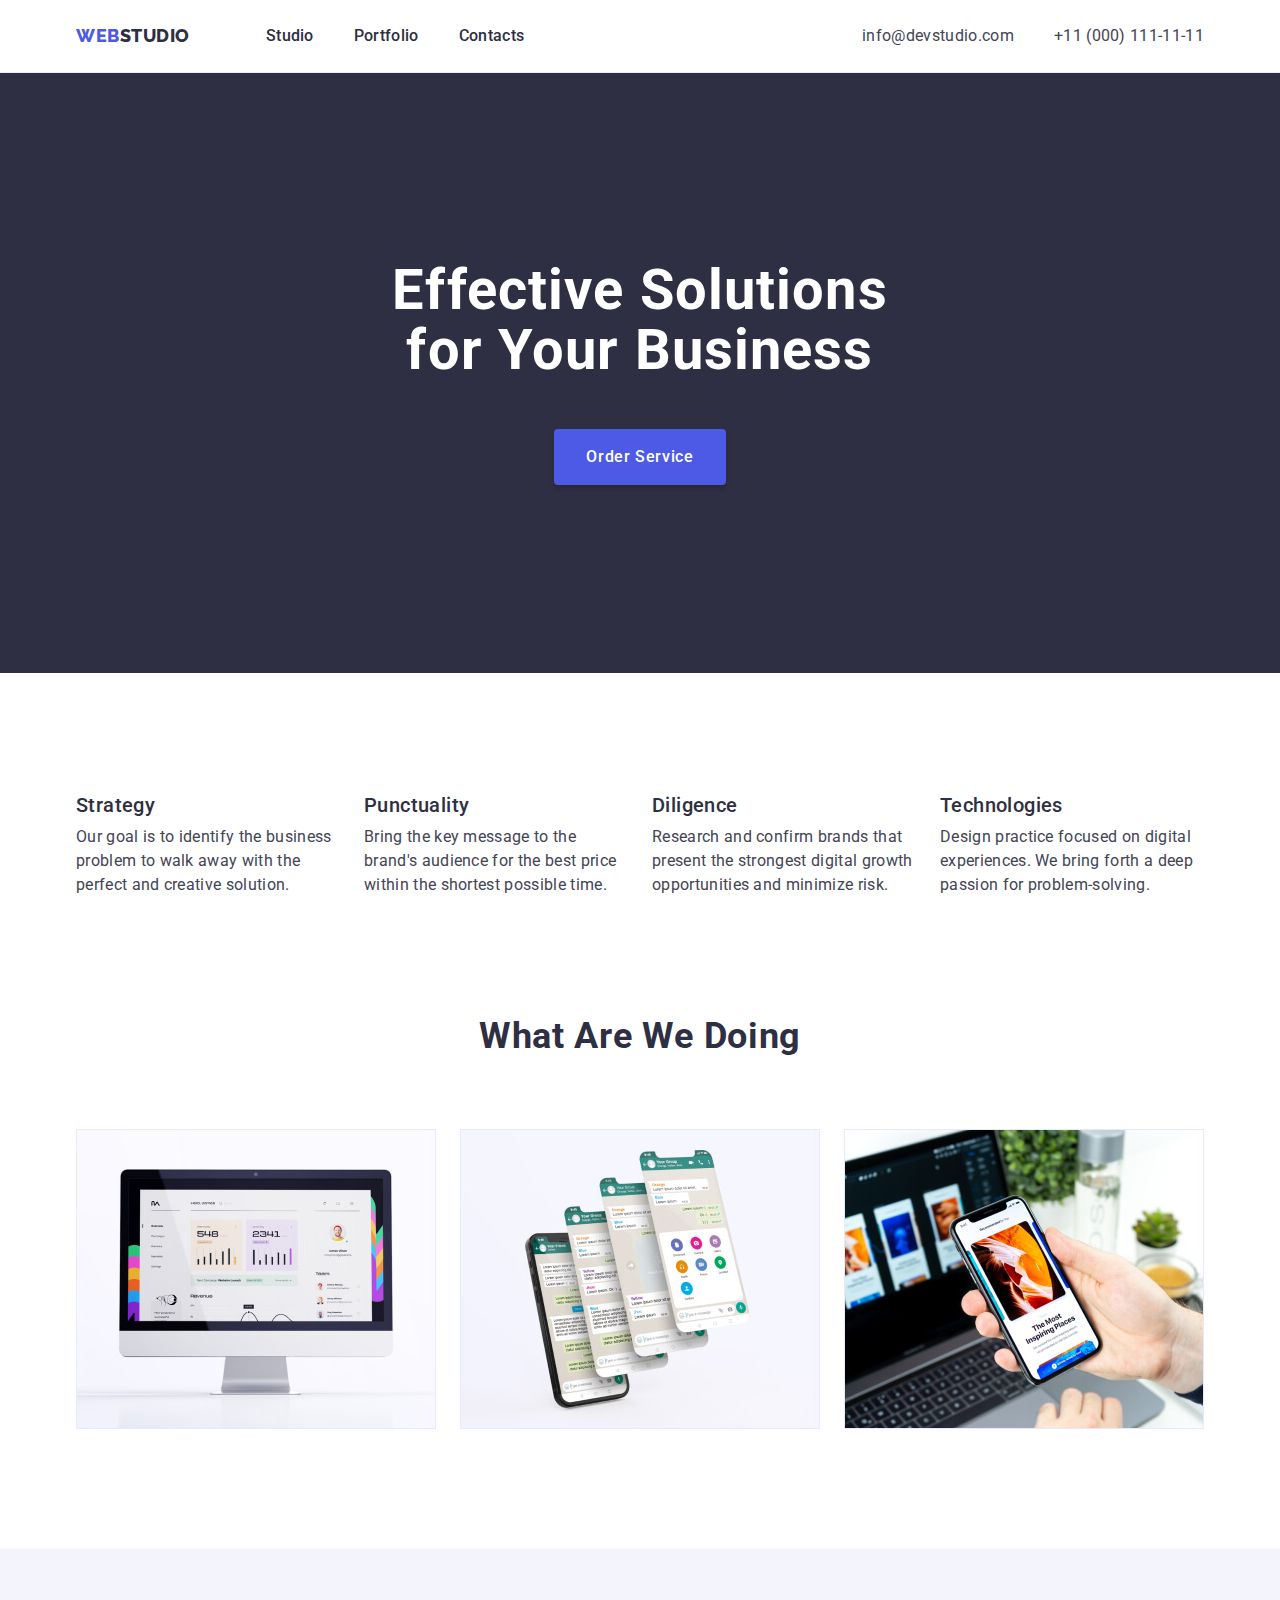
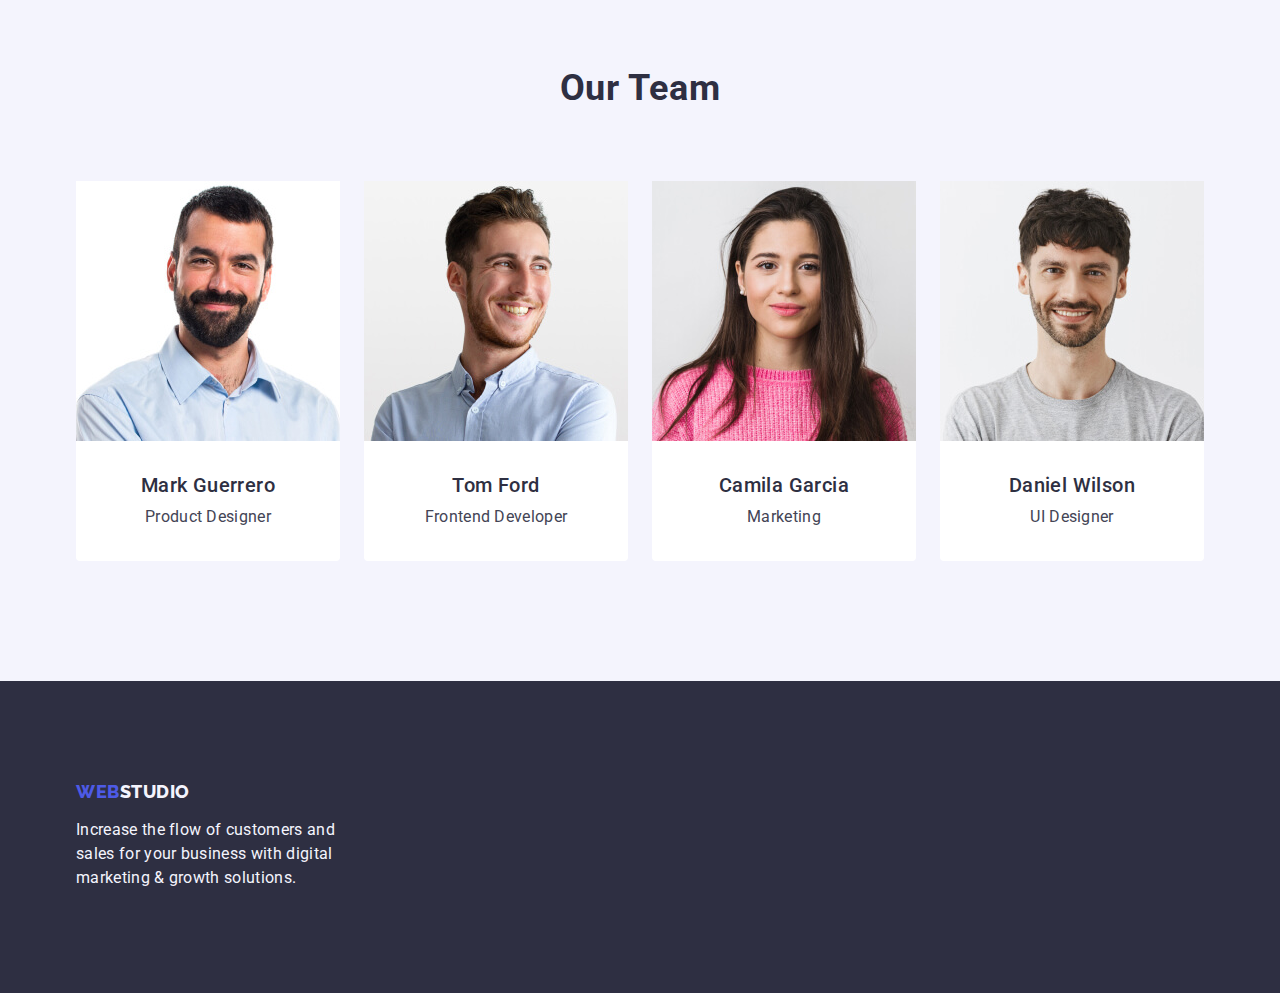
==== index.html @ d584589f "Initial commit" ====
<!DOCTYPE html>
<html lang="en">
  <head>
    <meta charset="UTF-8" />
    <meta name="viewport" content="width=device-width, initial-scale=1.0" />
    <title>Web Studio</title>
    <link rel="preconnect" href="https://fonts.googleapis.com" />
    <link rel="preconnect" href="https://fonts.gstatic.com" crossorigin />
    <link
      href="https://fonts.googleapis.com/css2?family=Raleway:wght@800&family=Roboto:wght@400;500;700;900&display=swap"
      rel="stylesheet"
    />
    <link
      rel="stylesheet"
      href="https://cdn.jsdelivr.net/npm/modern-normalize@2.0.0/modern-normalize.min.css"
    />
    <link rel="stylesheet" href="./css/styles.css" />
  </head>

  <body>
    <header class="header">
      <div class="container header-cont">
        <nav class="nav-cont">
          <a class="link logo header-logo" href="./index.html"
            >Web<span class="web-logo">Studio</span></a
          >
          <ul class="list header-nav-list">
            <li><a class="link nav-link" href="./index.html">Studio</a></li>
            <li>
              <a class="link nav-link" href="./portfolio.html">Portfolio</a>
            </li>
            <li><a class="link nav-link" href="">Contacts</a></li>
          </ul>
        </nav>
        <address class="contact-address">
          <ul class="list contact-address-list">
            <li>
              <a class="link address" href="mailto:info@devstudio.com"
                >info@devstudio.com</a
              >
            </li>
            <li>
              <a class="link address" href="tel:+110001111111"
                >+11 (000) 111-11-11</a
              >
            </li>
          </ul>
        </address>
      </div>
    </header>
    <main>
      <section class="section-one">
        <div class="container section-one-cont">
          <h1 class="heading-one">Effective Solutions for Your Business</h1>
          <button class="button-primary" type="button">Order Service</button>
        </div>
      </section>
      <section class="section-two-main-page">
        <div class="container">
          <h2 class="heading-two visually-hidden">Our goals</h2>
          <ul class="list section-two-list">
            <li class="section-two-list-item">
              <h3 class="goals-title">Strategy</h3>
              <p class="list-text">
                Our goal is to identify the business problem to walk away with
                the perfect and creative solution.
              </p>
            </li>
            <li class="section-two-list-item">
              <h3 class="goals-title">Punctuality</h3>
              <p class="list-text">
                Bring the key message to the brand's audience for the best price
                within the shortest possible time.
              </p>
            </li>
            <li class="section-two-list-item">
              <h3 class="goals-title">Diligence</h3>
              <p class="list-text">
                Research and confirm brands that present the strongest digital
                growth opportunities and minimize risk.
              </p>
            </li>
            <li class="section-two-list-item">
              <h3 class="goals-title">Technologies</h3>
              <p class="list-text">
                Design practice focused on digital experiences. We bring forth a
                deep passion for problem-solving.
              </p>
            </li>
          </ul>
        </div>
      </section>
      <section class="section-three-main-page">
        <div class="container">
          <h2 class="heading-two section-three-main-page-heading">
            What are we doing
          </h2>
          <ul class="list section-three-main-page-list">
            <li class="section-three-list-img">
              <img
                src="./images/img1.jpg"
                width="360"
                height="300"
                alt="Display picture"
              />
            </li>
            <li class="section-three-list-img">
              <img
                src="./images/img2.jpg"
                width="360"
                height="300"
                alt="Phone dosplays"
              />
            </li>
            <li class="section-three-list-img">
              <img
                src="./images/img3.jpg"
                width="360"
                height="300"
                alt="Phone in hand"
              />
            </li>
          </ul>
        </div>
      </section>
      <section class="our-team">
        <div class="container our-team-cont">
          <h2 class="heading-two our-team-heading">Our Team</h2>
          <ul class="list gallery-items-list">
            <li class="gallery-items">
              <img
                src="./images/MarkGuerrero.jpg"
                width="264"
                height="260"
                alt="Mark Guerrero"
              />
              <div class="gallery-items-text">
                <h3 class="heading-team">Mark Guerrero</h3>
                <p class="list-text">Product Designer</p>
              </div>
            </li>
            <li class="gallery-items">
              <img
                src="./images/TomFord.jpg"
                width="264"
                height="260"
                alt="Tom Ford"
              />
              <div class="gallery-items-text">
                <h3 class="heading-team">Tom Ford</h3>
                <p class="list-text">Frontend Developer</p>
              </div>
            </li>
            <li class="gallery-items">
              <img
                src="./images/CamilaGarcia.jpg"
                width="264"
                height="260"
                alt="Camila Garcia"
              />
              <div class="gallery-items-text">
                <h3 class="heading-team">Camila Garcia</h3>
                <p class="list-text">Marketing</p>
              </div>
            </li>
            <li class="gallery-items">
              <img
                src="./images/DanielWilson.jpg"
                width="264"
                height="260"
                alt="Daniel Wilson"
              />
              <div class="gallery-items-text">
                <h3 class="heading-team">Daniel Wilson</h3>
                <p class="list-text">UI Designer</p>
              </div>
            </li>
          </ul>
        </div>
      </section>
    </main>
    <footer class="footer">
      <div class="container footer-container">
        <a class="link logo logo-footer" href="./index.html"
          >Web<span class="studio-logo-footer">Studio</span></a
        >
        <p class="footer-text">
          Increase the flow of customers and sales for your business with
          digital marketing & growth solutions.
        </p>
      </div>
    </footer>
  </body>
</html>
---- css/styles.css ----
:root {
    --primary-brand-color: #4d5ae5;
    --pressed-state-color: #404bbf;
    --dark-color: #2e2f42;
    --success-color: #31d0aa;
    --text-color: #434455;
    --subtle-text-color: #8e8f99;
    --accent-color: #e7e9fc;
    --light-color: #f4f4fd;
    --modal-overlay-color: rgba(46, 47, 66, 0.4);
    --hero-background-color: rgba(46, 47, 66, 0.7);
    --white-background-color: #ffffff;
    --modal-background-color: #fcfcfc;
}

*,
*::before,
*::after {
    box-sizing: border-box;
}

h1,
h2,
h3,
h4,
h5,
h6,
p {
    margin-top: 0;
    margin-bottom: 0;
}

ul,
ol {
    margin-top: 0;
    margin-bottom: 0;
    padding-left: 0;
}

img {
    display: block;
    max-width: 100%;
    width: 100%;
}

body {
    font-family: "Roboto", sans-serif;
    color: var(--text-color);
    font-size: 16px;
    background-color: var(--white-background-color);
    line-height: 1.5;
    letter-spacing: 0.02em;
}

.visually-hidden {
    position: absolute;
    width: 1px;
    height: 1px;
    margin: -1px;
    border: 0;
    padding: 0;
    white-space: nowrap;
    clip-path: inset(100%);
    clip: rect(0 0 0 0);
    overflow: hidden;
}

.list {
    list-style-type: none;
}

.link:hover,
.link:focus {
    color: var(--pressed-state-color);
}

.link {
    text-decoration: none;
}

.container {
    max-width: 1158px;
    padding-left: 15px;
    padding-right: 15px;
    margin-left: auto;
    margin-right: auto;
}

/* MAIN PAGE */
/* =========== HEADER =========== */

.header {
    background-color: var(--white-background-color);
    border-bottom: 1px solid var(--accent-color);
}

.header-cont {
    display: flex;
    align-items: center;
    justify-content: space-between;
}

.nav-cont {
    display: flex;
    align-items: center;
}

.logo {
    color: var(--primary-brand-color);
    font-family: "Raleway", sans-serif;
    font-size: 18px;
    font-weight: 800;
    line-height: 1.17;
    letter-spacing: 0.03em;
    text-transform: uppercase;
}

.header-logo {
    margin-right: 76px;
}

.logo .web-logo {
    color: var(--dark-color);
}

.nav-link {
    color: var(--dark-color);
    font-weight: 500;
    font-size: 16px;
    line-height: 1.5;
    letter-spacing: 0.02em;
    padding: 24px 0;
    display: block;
}

.header-nav-list {
    display: flex;
    gap: 40px;
}

.contact-address {
    font-style: normal
}

.address {
    color: inherit;
}

.contact-address-list {
    display: flex;
    gap: 40px;
}

/* ========= SECTION ONE ==========*/
.section-one {
    background-color: var(--dark-color);
    padding-top: 188px;
    padding-bottom: 188px;
}

.section-one-cont {
    display: flex;
    flex-direction: column;
    align-items: center;
    flex-wrap: wrap;
}

.heading-one {
    color: var(--white-background-color);
    text-align: center;
    font-size: 56px;
    font-style: normal;
    font-weight: 700;
    line-height: 1.07;
    letter-spacing: 0.02em;
    margin-bottom: 48px;
    max-width: 496px;
}

.gallery-cont {
    padding-top: 96px;
    padding-bottom: 120px;
}

.button-primary {
    color: var(--white-background-color);
    background: var(--primary-brand-color);
    font-size: 16px;
    font-weight: 500;
    line-height: 1.5;
    letter-spacing: 0.04em;
    cursor: pointer;
    font-family: "Roboto", sans-serif;
    border: none;
    min-width: 169px;
    height: 56px;
    border-radius: 4px;
    box-shadow: 0px 4px 4px 0px rgba(0, 0, 0, 0.15);
    padding: 16px 32px;
}

/* .button-primary-text {
    padding: 16px 32px;
} */

.button-primary:hover,
.button-primary:focus {
    background: var(--pressed-state-color);
}

.section-two-main-page {
    padding-top: 120px;
    padding-bottom: 120px;
}

.goals-title {
    color: var(--dark-color);
    font-size: 20px;
    font-style: normal;
    font-weight: 500;
    line-height: 1.2;
    letter-spacing: 0.02em;
    margin-bottom: 8px;
}

.section-two-list {
    display: flex;
    justify-content: space-between;
    gap: 24px;
}

.section-two-list-item {
    width: calc((100% - 72px) / 4);
}

.list-text {
    font-size: 16px;
    line-height: 1.5;
    letter-spacing: 0.02em;
    color: var(--text-color);
}

.section-three-main-page {
    padding-bottom: 120px;
}

.heading-two {
    color: var(--dark-color);
    text-align: center;
    font-size: 36px;
    font-style: normal;
    font-weight: 700;
    line-height: 1.11;
    letter-spacing: 0.02em;
    text-transform: capitalize;
}

.section-three-main-page-heading {
    margin-bottom: 72px;
}

.section-three-main-page-list {
    display: flex;
    justify-content: space-between;
    gap: 24px;
}

.our-team {
    background: var(--light-color);
    padding-top: 120px;
    padding-bottom: 120px;
}

.our-team-heading {
    margin-bottom: 72px;
}

.gallery-items-list {
    display: flex;
    justify-content: space-between;
    gap: 24px;
}

.gallery-items {
    background: var(--white-background-color);
    border-radius: 0px 0px 4px 4px;
    width: calc((100% - 72px) / 4);
}

.gallery-items-text {
    padding: 32px 0;
    text-align: center;
}

.heading-team {
    color: var(--dark-color);
    text-align: center;
    font-size: 20px;
    font-style: normal;
    font-weight: 500;
    line-height: 1.2;
    letter-spacing: 0.02em;
    margin-bottom: 8px;
}

.footer {
    background: var(--dark-color);
    padding-top: 100px;
    padding-bottom: 100px;

}

.footer-container {
    height: 112px;
    width: 100%;
}


.studio-logo-footer {
    color: var(--light-color)
}

.logo-footer {
    display: inline-block;
    margin-bottom: 16px;
}

.footer-text {
    color: var(--light-color);
    font-weight: 400;
    line-height: 1.5;
    letter-spacing: 0.02em;
    width: 264px;
}

/* ======= PORTFOLIO ======= */

.button-portfolio-list {
    display: flex;
    gap: 24px;
    justify-content: center;
    margin-bottom: 72px;
}

.button-portfolio {
    font-family: "Roboto", sans-serif;
    color: var(--primary-brand-color);
    text-align: center;
    font-style: normal;
    font-size: 16px;
    font-weight: 500;
    line-height: 1.5;
    letter-spacing: 0.04em;
    border: 1px solid var(--accent-color);
    background-color: var(--light-color);
    cursor: pointer;
    padding: 12px 24px;
    border-radius: 4px;
}

.button-portfolio:hover,
.button-portfolio:focus {
    color: var(--white-background-color);
    background: var(--pressed-state-color);
    border: 1px solid transparent;
}

.portfolio-cards-list {
    display: flex;
    gap: 48px 24px;
    flex-wrap: wrap;
    justify-content: center;
}

.portfolio-cards {
    background: var(--white-background-color);
    width: 360px;
}

.portfolio-cards-img-cont {
    height: 300px;
    width: 100%;
}

.portfolio-cards-img {
    height: 100%;
    width: 100%;
    object-fit: cover;
}

.portfolio-cards-text {
    display: flex;
    flex-direction: column;
    justify-content: center;
    padding: 32px 16px;
    border: 1px solid var(--accent-color);
    border-top: none;
}
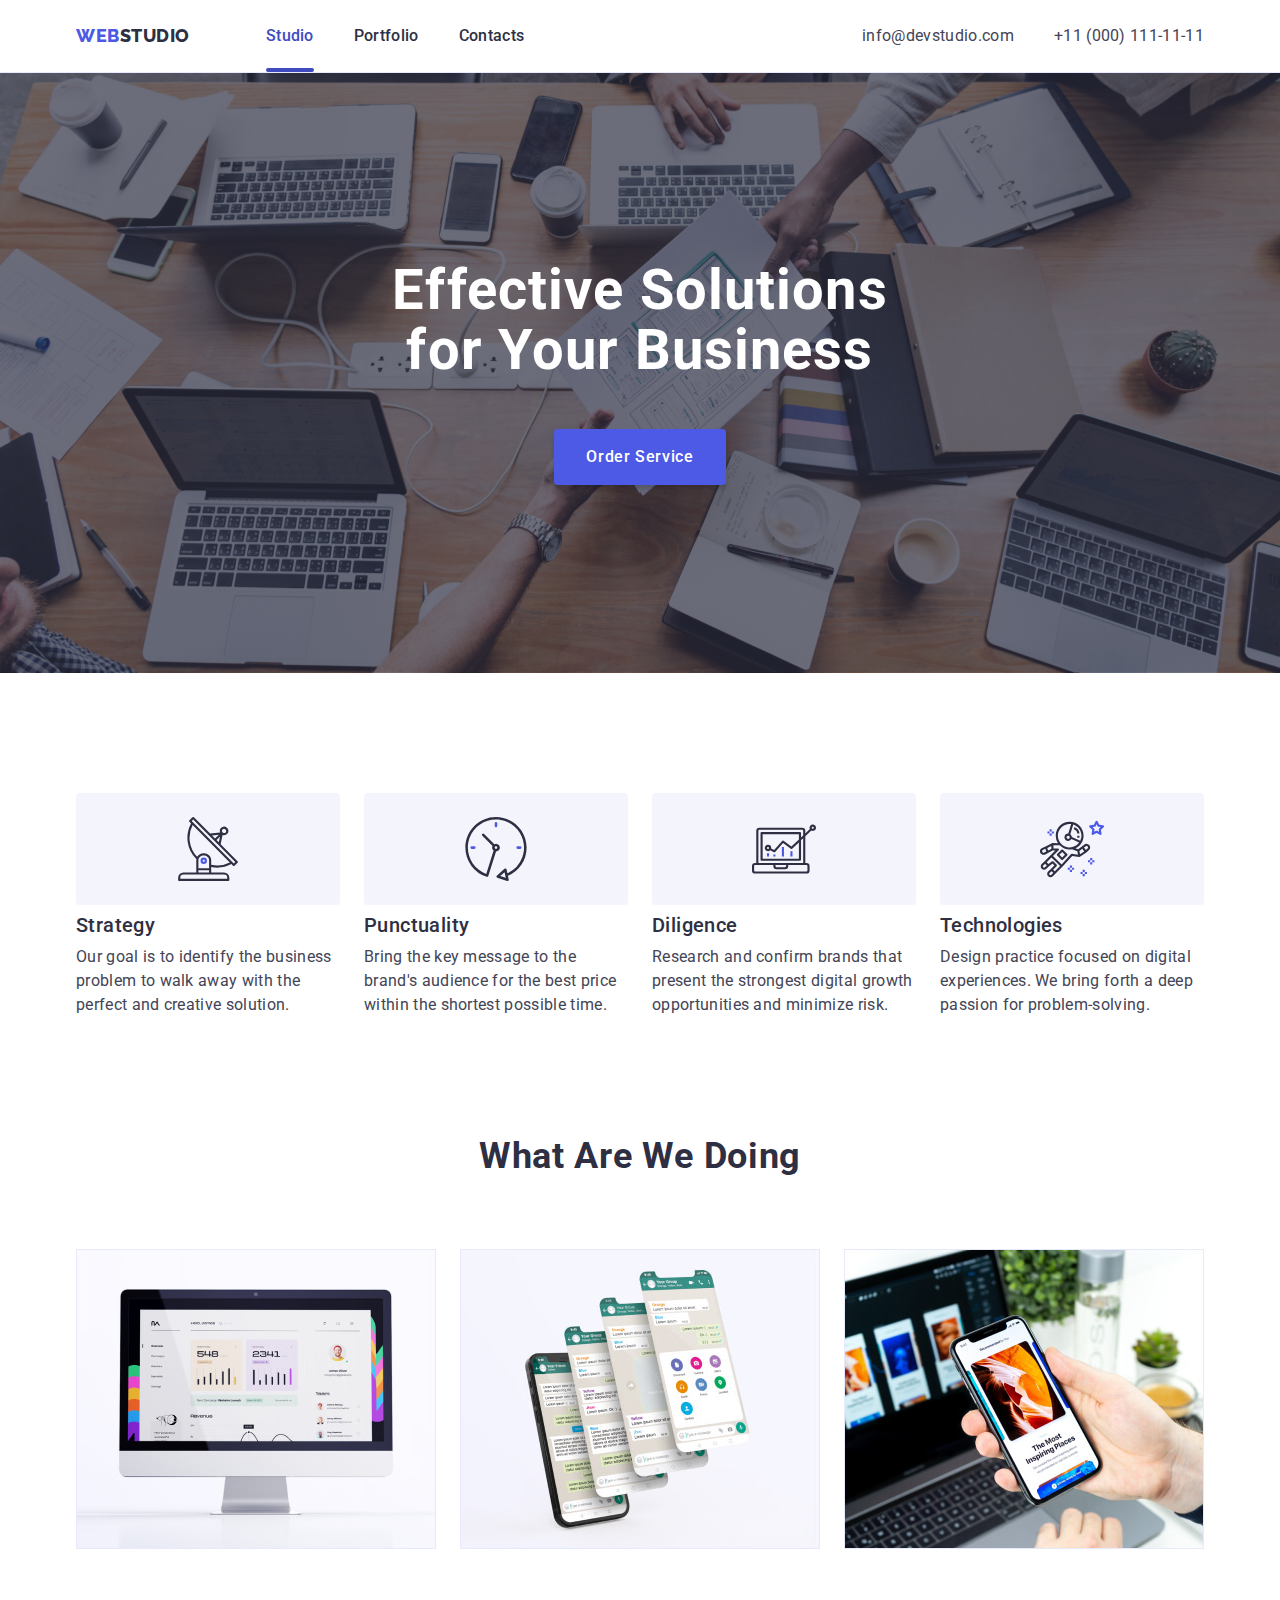
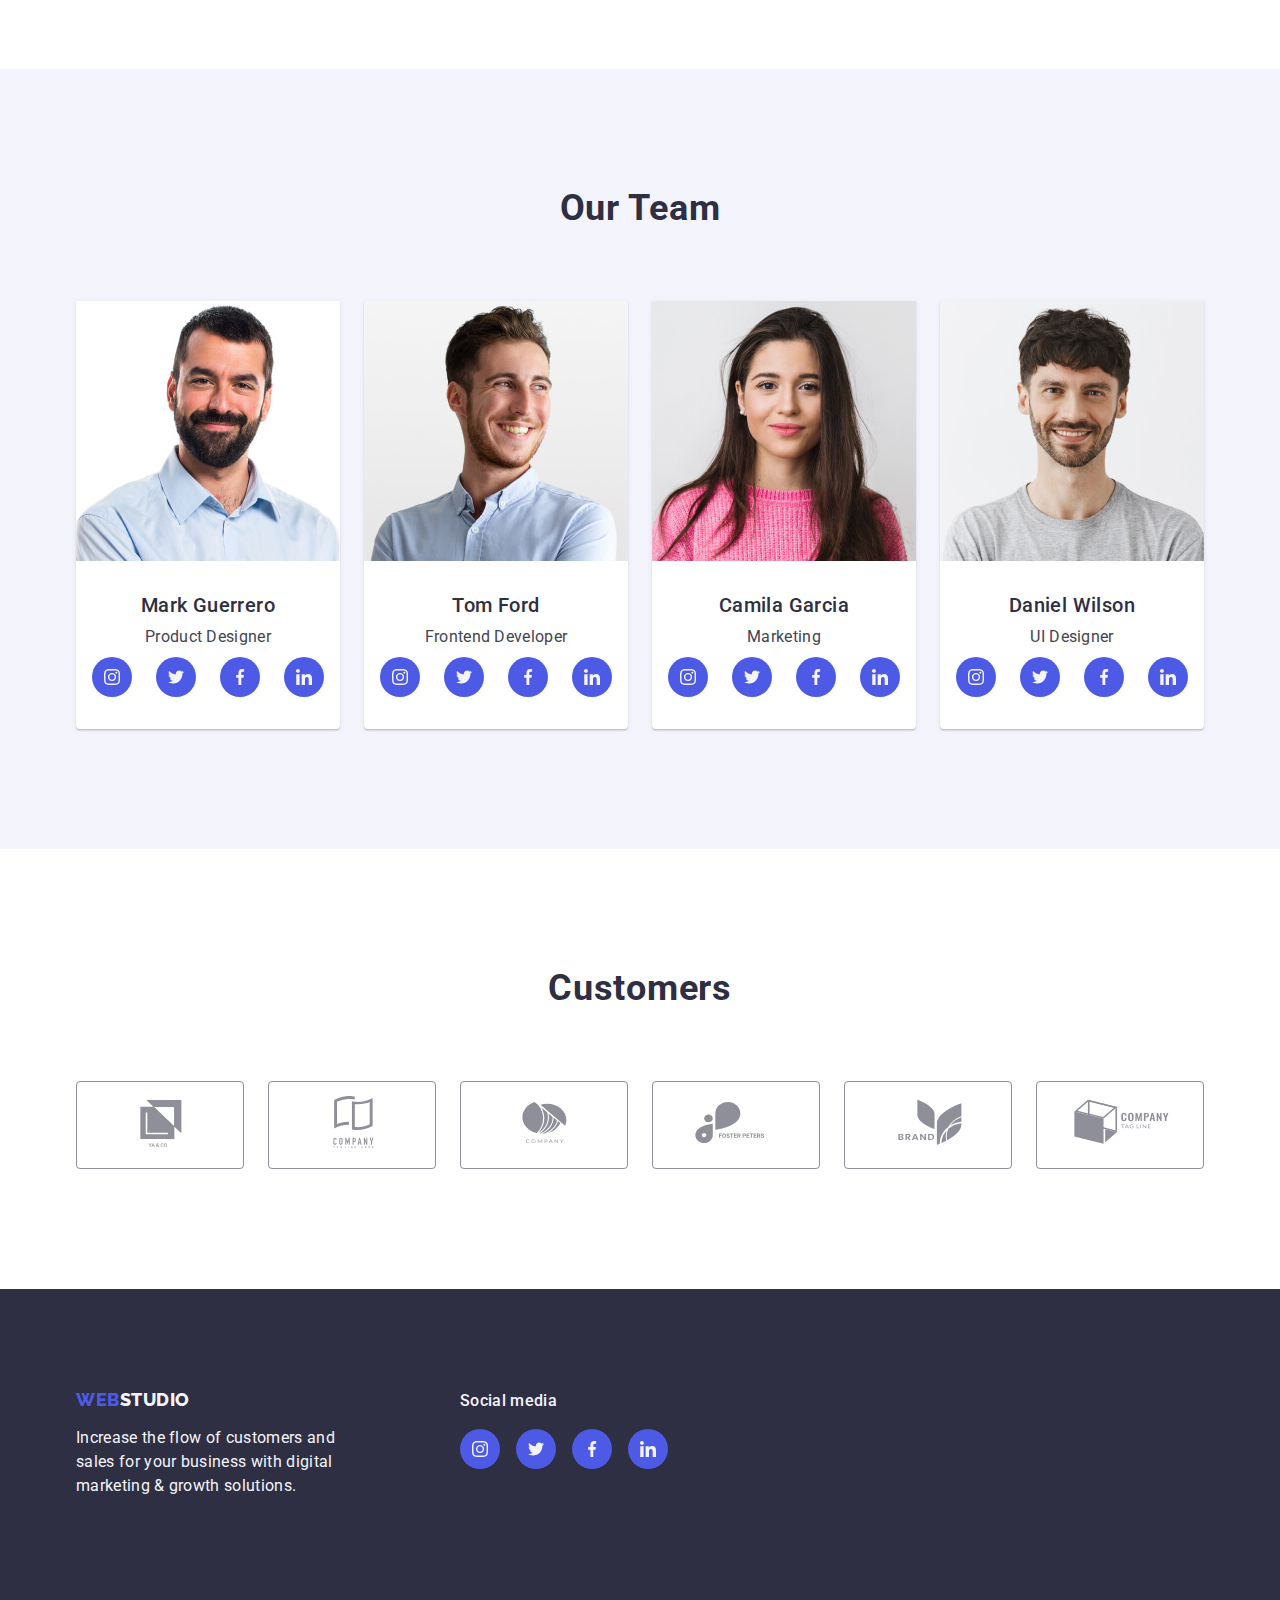
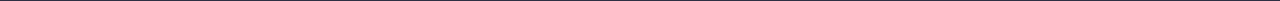
==== commit 3a717645: "home work four" ====
--- a/index.html
+++ b/index.html
@@ -25,7 +25,9 @@
             >Web<span class="web-logo">Studio</span></a
           >
           <ul class="list header-nav-list">
-            <li><a class="link nav-link" href="./index.html">Studio</a></li>
+            <li>
+              <a class="link nav-link nav-link-active" href="./index.html">Studio</a>
+            </li>
             <li>
               <a class="link nav-link" href="./portfolio.html">Portfolio</a>
             </li>
@@ -35,14 +37,10 @@
         <address class="contact-address">
           <ul class="list contact-address-list">
             <li>
-              <a class="link address" href="mailto:info@devstudio.com"
-                >info@devstudio.com</a
-              >
-            </li>
-            <li>
-              <a class="link address" href="tel:+110001111111"
-                >+11 (000) 111-11-11</a
-              >
+              <a class="link address" href="mailto:info@devstudio.com">info@devstudio.com</a>
+            </li>
+            <li>
+              <a class="link address" href="tel:+110001111111">+11 (000) 111-11-11</a>
             </li>
           </ul>
         </address>
@@ -52,7 +50,7 @@
       <section class="section-one">
         <div class="container section-one-cont">
           <h1 class="heading-one">Effective Solutions for Your Business</h1>
-          <button class="button-primary" type="button">Order Service</button>
+          <button class="button-primary" type="button" data-modal-open>Order Service</button>
         </div>
       </section>
       <section class="section-two-main-page">
@@ -60,31 +58,51 @@
           <h2 class="heading-two visually-hidden">Our goals</h2>
           <ul class="list section-two-list">
             <li class="section-two-list-item">
+              <div class="section-two-list-item-icon-cont box-list-item-icon-cont">
+                <svg height="64px" width="64px" aria-label="Strategy icon">
+                  <use href="./images/icons/sprite.svg#icon-strategy"></use>
+                </svg>
+              </div>
               <h3 class="goals-title">Strategy</h3>
               <p class="list-text">
-                Our goal is to identify the business problem to walk away with
-                the perfect and creative solution.
+                Our goal is to identify the business problem to walk away with the perfect and
+                creative solution.
               </p>
             </li>
             <li class="section-two-list-item">
+              <div class="section-two-list-item-icon-cont box-list-item-icon-cont">
+                <svg height="64px" width="64px" aria-label="Punctuality icon">
+                  <use href="./images/icons/sprite.svg#icon-punctuality"></use>
+                </svg>
+              </div>
               <h3 class="goals-title">Punctuality</h3>
               <p class="list-text">
-                Bring the key message to the brand's audience for the best price
-                within the shortest possible time.
+                Bring the key message to the brand's audience for the best price within the shortest
+                possible time.
               </p>
             </li>
             <li class="section-two-list-item">
+              <div class="section-two-list-item-icon-cont box-list-item-icon-cont">
+                <svg height="64px" width="64px" aria-label="Diligence icon">
+                  <use href="./images/icons/sprite.svg#icon-diligence"></use>
+                </svg>
+              </div>
               <h3 class="goals-title">Diligence</h3>
               <p class="list-text">
-                Research and confirm brands that present the strongest digital
-                growth opportunities and minimize risk.
+                Research and confirm brands that present the strongest digital growth opportunities
+                and minimize risk.
               </p>
             </li>
             <li class="section-two-list-item">
+              <div class="section-two-list-item-icon-cont box-list-item-icon-cont">
+                <svg height="64px" width="64px" aria-label="Technologies icon">
+                  <use href="./images/icons/sprite.svg#icon-technologies"></use>
+                </svg>
+              </div>
               <h3 class="goals-title">Technologies</h3>
               <p class="list-text">
-                Design practice focused on digital experiences. We bring forth a
-                deep passion for problem-solving.
+                Design practice focused on digital experiences. We bring forth a deep passion for
+                problem-solving.
               </p>
             </li>
           </ul>
@@ -92,33 +110,16 @@
       </section>
       <section class="section-three-main-page">
         <div class="container">
-          <h2 class="heading-two section-three-main-page-heading">
-            What are we doing
-          </h2>
+          <h2 class="heading-two section-three-main-page-heading">What are we doing</h2>
           <ul class="list section-three-main-page-list">
             <li class="section-three-list-img">
-              <img
-                src="./images/img1.jpg"
-                width="360"
-                height="300"
-                alt="Display picture"
-              />
+              <img src="./images/img1.jpg" width="360" height="300" alt="Display picture" />
             </li>
             <li class="section-three-list-img">
-              <img
-                src="./images/img2.jpg"
-                width="360"
-                height="300"
-                alt="Phone dosplays"
-              />
+              <img src="./images/img2.jpg" width="360" height="300" alt="Phone dosplays" />
             </li>
             <li class="section-three-list-img">
-              <img
-                src="./images/img3.jpg"
-                width="360"
-                height="300"
-                alt="Phone in hand"
-              />
+              <img src="./images/img3.jpg" width="360" height="300" alt="Phone in hand" />
             </li>
           </ul>
         </div>
@@ -128,67 +129,273 @@
           <h2 class="heading-two our-team-heading">Our Team</h2>
           <ul class="list gallery-items-list">
             <li class="gallery-items">
-              <img
-                src="./images/MarkGuerrero.jpg"
-                width="264"
-                height="260"
-                alt="Mark Guerrero"
-              />
+              <img src="./images/MarkGuerrero.jpg" width="264" height="260" alt="Mark Guerrero" />
               <div class="gallery-items-text">
                 <h3 class="heading-team">Mark Guerrero</h3>
                 <p class="list-text">Product Designer</p>
+                <ul class="list section-our-team-list-item-icon-cont">
+                  <li>
+                    <a href="" class="link our-team-box-list-item-icon-cont">
+                      <svg height="16px" width="16px" aria-label="Instagram icon">
+                        <use href="./images/icons/sprite.svg#icon-instagram"></use>
+                      </svg>
+                    </a>
+                  </li>
+                  <li>
+                    <a href="" class="link our-team-box-list-item-icon-cont">
+                      <svg height="16px" width="16px" aria-label="Twitter icon">
+                        <use href="./images/icons/sprite.svg#icon-twitter"></use>
+                      </svg>
+                    </a>
+                  </li>
+                  <li>
+                    <a href="" class="link our-team-box-list-item-icon-cont">
+                      <svg height="16px" width="16px" aria-label="Facebook icon">
+                        <use href="./images/icons/sprite.svg#icon-facebook"></use>
+                      </svg>
+                    </a>
+                  </li>
+                  <li>
+                    <a href="" class="link our-team-box-list-item-icon-cont">
+                      <svg height="16px" width="16px" aria-label="Linkedin icon">
+                        <use href="./images/icons/sprite.svg#icon-linkedin"></use>
+                      </svg>
+                    </a>
+                  </li>
+                </ul>
               </div>
             </li>
             <li class="gallery-items">
-              <img
-                src="./images/TomFord.jpg"
-                width="264"
-                height="260"
-                alt="Tom Ford"
-              />
+              <img src="./images/TomFord.jpg" width="264" height="260" alt="Tom Ford" />
               <div class="gallery-items-text">
                 <h3 class="heading-team">Tom Ford</h3>
                 <p class="list-text">Frontend Developer</p>
+                <ul class="list section-our-team-list-item-icon-cont">
+                  <li>
+                    <a href="" class="link our-team-box-list-item-icon-cont">
+                      <svg height="16px" width="16px" aria-label="Instagram icon">
+                        <use href="./images/icons/sprite.svg#icon-instagram"></use>
+                      </svg>
+                    </a>
+                  </li>
+                  <li>
+                    <a href="" class="link our-team-box-list-item-icon-cont">
+                      <svg height="16px" width="16px" aria-label="Twitter icon">
+                        <use href="./images/icons/sprite.svg#icon-twitter"></use>
+                      </svg>
+                    </a>
+                  </li>
+                  <li>
+                    <a href="" class="link our-team-box-list-item-icon-cont">
+                      <svg height="16px" width="16px" aria-label="Facebook icon">
+                        <use href="./images/icons/sprite.svg#icon-facebook"></use>
+                      </svg>
+                    </a>
+                  </li>
+                  <li>
+                    <a href="" class="link our-team-box-list-item-icon-cont">
+                      <svg height="16px" width="16px" aria-label="Linkedin icon">
+                        <use href="./images/icons/sprite.svg#icon-linkedin"></use>
+                      </svg>
+                    </a>
+                  </li>
+                </ul>
               </div>
             </li>
             <li class="gallery-items">
-              <img
-                src="./images/CamilaGarcia.jpg"
-                width="264"
-                height="260"
-                alt="Camila Garcia"
-              />
+              <img src="./images/CamilaGarcia.jpg" width="264" height="260" alt="Camila Garcia" />
               <div class="gallery-items-text">
                 <h3 class="heading-team">Camila Garcia</h3>
                 <p class="list-text">Marketing</p>
+                <ul class="list section-our-team-list-item-icon-cont">
+                  <li>
+                    <a href="" class="link our-team-box-list-item-icon-cont">
+                      <svg height="16px" width="16px" aria-label="Instagram icon">
+                        <use href="./images/icons/sprite.svg#icon-instagram"></use>
+                      </svg>
+                    </a>
+                  </li>
+                  <li>
+                    <a href="" class="link our-team-box-list-item-icon-cont">
+                      <svg height="16px" width="16px" aria-label="Twitter icon">
+                        <use href="./images/icons/sprite.svg#icon-twitter"></use>
+                      </svg>
+                    </a>
+                  </li>
+                  <li>
+                    <a href="" class="link our-team-box-list-item-icon-cont">
+                      <svg height="16px" width="16px" aria-label="Facebook icon">
+                        <use href="./images/icons/sprite.svg#icon-facebook"></use>
+                      </svg>
+                    </a>
+                  </li>
+                  <li>
+                    <a href="" class="link our-team-box-list-item-icon-cont">
+                      <svg height="16px" width="16px" aria-label="Linkedin icon">
+                        <use href="./images/icons/sprite.svg#icon-linkedin"></use>
+                      </svg>
+                    </a>
+                  </li>
+                </ul>
               </div>
             </li>
             <li class="gallery-items">
-              <img
-                src="./images/DanielWilson.jpg"
-                width="264"
-                height="260"
-                alt="Daniel Wilson"
-              />
+              <img src="./images/DanielWilson.jpg" width="264" height="260" alt="Daniel Wilson" />
               <div class="gallery-items-text">
                 <h3 class="heading-team">Daniel Wilson</h3>
                 <p class="list-text">UI Designer</p>
+                <ul class="list section-our-team-list-item-icon-cont">
+                  <li>
+                    <a href="" class="link our-team-box-list-item-icon-cont">
+                      <svg height="16px" width="16px" aria-label="Instagram icon">
+                        <use href="./images/icons/sprite.svg#icon-instagram"></use>
+                      </svg>
+                    </a>
+                  </li>
+                  <li>
+                    <a href="" class="link our-team-box-list-item-icon-cont">
+                      <svg height="16px" width="16px" aria-label="Twitter icon">
+                        <use href="./images/icons/sprite.svg#icon-twitter"></use>
+                      </svg>
+                    </a>
+                  </li>
+                  <li>
+                    <a href="" class="link our-team-box-list-item-icon-cont">
+                      <svg height="16px" width="16px" aria-label="Facebook icon">
+                        <use href="./images/icons/sprite.svg#icon-facebook"></use>
+                      </svg>
+                    </a>
+                  </li>
+                  <li>
+                    <a href="" class="link our-team-box-list-item-icon-cont">
+                      <svg height="16px" width="16px" aria-label="Linkedin icon">
+                        <use href="./images/icons/sprite.svg#icon-linkedin"></use>
+                      </svg>
+                    </a>
+                  </li>
+                </ul>
               </div>
             </li>
           </ul>
         </div>
       </section>
+      <section class="section-five-main-page">
+        <div class="container">
+          <h2 class="heading-five">Customers</h2>
+          <ul class="list section-five-list">
+            <li class="section-five-list-item">
+              <div class="section-five-list-item-icon-cont">
+                <a href="" class="link customers-list-item-icon-cont">
+                  <svg height="56px" width="104px" aria-label="Icon customer one">
+                    <use href="./images/icons/sprite.svg#icon-customer-six"></use>
+                  </svg>
+                </a>
+              </div>
+            </li>
+            <li class="section-five-list-item">
+              <div class="section-five-list-item-icon-cont">
+                <a href="" class="link customers-list-item-icon-cont">
+                  <svg height="56px" width="104px" aria-label="Icon customer two">
+                    <use href="./images/icons/sprite.svg#icon-customer-one"></use>
+                  </svg>
+                </a>
+              </div>
+            </li>
+            <li class="section-five-list-item">
+              <div class="section-five-list-item-icon-cont">
+                <a href="" class="link customers-list-item-icon-cont">
+                  <svg height="56px" width="104px" aria-label="Icon customer three">
+                    <use href="./images/icons/sprite.svg#icon-customer-two"></use>
+                  </svg>
+                </a>
+              </div>
+            </li>
+            <li class="section-five-list-item">
+              <div class="section-five-list-item-icon-cont">
+                <a href="" class="link customers-list-item-icon-cont">
+                  <svg height="56px" width="104px" aria-label="Icon customer four">
+                    <use href="./images/icons/sprite.svg#icon-customer-three"></use>
+                  </svg>
+                </a>
+              </div>
+            </li>
+            <li class="section-five-list-item">
+              <div class="section-five-list-item-icon-cont">
+                <a href="" class="link customers-list-item-icon-cont">
+                  <svg height="56px" width="104px" aria-label="Icon customer five">
+                    <use href="./images/icons/sprite.svg#icon-customer-four"></use>
+                  </svg>
+                </a>
+              </div>
+            </li>
+            <li class="section-five-list-item">
+              <div class="section-five-list-item-icon-cont">
+                <a href="" class="link customers-list-item-icon-cont">
+                  <svg height="56px" width="104px" aria-label="Icon customer six">
+                    <use href="./images/icons/sprite.svg#icon-customer-five"></use>
+                  </svg>
+                </a>
+              </div>
+            </li>
+          </ul>
+        </div>
+      </section>
+      <div data-modal class="modal-backdrop is-hidden">
+        <div class="modal-bg">
+          <button type="button" class="button-modal-close" data-modal-close>
+            <svg height="24px" width="24px" aria-label="Icon close">
+              <use href="./images/icons/sprite.svg#icon-close-modal"></use>
+            </svg>
+          </button>
+        </div>
+      </div>
     </main>
     <footer class="footer">
       <div class="container footer-container">
-        <a class="link logo logo-footer" href="./index.html"
-          >Web<span class="studio-logo-footer">Studio</span></a
-        >
-        <p class="footer-text">
-          Increase the flow of customers and sales for your business with
-          digital marketing & growth solutions.
-        </p>
+        <div class="footer-cont-one">
+          <a class="link logo logo-footer" href="./index.html"
+            >Web<span class="studio-logo-footer">Studio</span></a
+          >
+          <p class="footer-text">
+            Increase the flow of customers and sales for your business with digital marketing &
+            growth solutions.
+          </p>
+        </div>
+        <div>
+          <p class="footer-text-social">Social media</p>
+          <ul class="list footer-list">
+            <li>
+              <a href="" class="link our-team-box-list-item-icon-cont footer-icon-cont">
+                <svg height="16px" width="16px" aria-label="Instagram icon">
+                  <use href="./images/icons/sprite.svg#icon-instagram"></use>
+                </svg>
+              </a>
+            </li>
+            <li>
+              <a href="" class="link our-team-box-list-item-icon-cont footer-icon-cont">
+                <svg height="16px" width="16px" aria-label="Twitter icon">
+                  <use href="./images/icons/sprite.svg#icon-twitter"></use>
+                </svg>
+              </a>
+            </li>
+            <li>
+              <a href="" class="link our-team-box-list-item-icon-cont footer-icon-cont">
+                <svg height="16px" width="16px" aria-label="Facebook icon">
+                  <use href="./images/icons/sprite.svg#icon-facebook"></use>
+                </svg>
+              </a>
+            </li>
+            <li>
+              <a href="" class="link our-team-box-list-item-icon-cont footer-icon-cont">
+                <svg height="16px" width="16px" aria-label="Linkedin icon">
+                  <use href="./images/icons/sprite.svg#icon-linkedin"></use>
+                </svg>
+              </a>
+            </li>
+          </ul>
+        </div>
       </div>
     </footer>
+    <script src="./js/modal.js"></script>
   </body>
 </html>
--- a/css/styles.css
+++ b/css/styles.css
@@ -76,6 +76,7 @@
 
 .link {
     text-decoration: none;
+    transition: color 250ms cubic-bezier(0.4, 0, 0.2, 1);
 }
 
 .container {
@@ -131,6 +132,22 @@
     letter-spacing: 0.02em;
     padding: 24px 0;
     display: block;
+    position: relative;
+}
+
+.nav-link-active {
+    color: var(--pressed-state-color);
+}
+
+.nav-link-active::after {
+    content: "";
+    display: block;
+    width: 100%;
+    height: 4px;
+    background-color: var(--pressed-state-color);
+    border-radius: 2px;
+    position: absolute;
+    bottom: 0;
 }
 
 .header-nav-list {
@@ -156,6 +173,10 @@
     background-color: var(--dark-color);
     padding-top: 188px;
     padding-bottom: 188px;
+    background-image: linear-gradient(rgba(46, 47, 66, 0.70), rgba(46, 47, 66, 0.70)), url("../images/people-office-bg.jpg");
+    background-position: center;
+    background-size: cover;
+    background-repeat: no-repeat;
 }
 
 .section-one-cont {
@@ -184,7 +205,7 @@
 
 .button-primary {
     color: var(--white-background-color);
-    background: var(--primary-brand-color);
+    background-color: var(--primary-brand-color);
     font-size: 16px;
     font-weight: 500;
     line-height: 1.5;
@@ -197,15 +218,12 @@
     border-radius: 4px;
     box-shadow: 0px 4px 4px 0px rgba(0, 0, 0, 0.15);
     padding: 16px 32px;
-}
-
-/* .button-primary-text {
-    padding: 16px 32px;
-} */
+    transition: background-color 250ms cubic-bezier(0.4, 0, 0.2, 1);
+}
 
 .button-primary:hover,
 .button-primary:focus {
-    background: var(--pressed-state-color);
+    background-color: var(--pressed-state-color);
 }
 
 .section-two-main-page {
@@ -227,6 +245,21 @@
     display: flex;
     justify-content: space-between;
     gap: 24px;
+}
+
+.box-list-item-icon-cont {
+    border-radius: 4px;
+    background: var(--light-color);
+    width: 100%;
+    height: 112px;
+    flex-shrink: 0;
+    margin-bottom: 8px;
+}
+
+.section-two-list-item-icon-cont {
+    display: flex;
+    justify-content: center;
+    align-items: center;
 }
 
 .section-two-list-item {
@@ -285,11 +318,35 @@
     background: var(--white-background-color);
     border-radius: 0px 0px 4px 4px;
     width: calc((100% - 72px) / 4);
+    box-shadow: 0px 2px 1px 0px rgba(46, 47, 66, 0.08), 0px 1px 1px 0px rgba(46, 47, 66, 0.16), 0px 1px 6px 0px rgba(46, 47, 66, 0.08);
 }
 
 .gallery-items-text {
     padding: 32px 0;
     text-align: center;
+}
+
+.section-our-team-list-item-icon-cont {
+    display: flex;
+    justify-content: space-between;
+    padding: 0 16px;
+    margin-top: 8px;
+}
+
+.our-team-box-list-item-icon-cont {
+    display: flex;
+    justify-content: center;
+    align-items: center;
+    width: 40px;
+    height: 40px;
+    flex-shrink: 0;
+    border-radius: 50%;
+    background-color: var(--primary-brand-color);
+    transition: background-color 250ms cubic-bezier(0.4, 0, 0.2, 1);
+}
+
+.our-team-box-list-item-icon-cont:hover {
+    background-color: var(--pressed-state-color);
 }
 
 .heading-team {
@@ -303,6 +360,110 @@
     margin-bottom: 8px;
 }
 
+/* ====== SECTION FIVE ====== */
+.section-five-main-page {
+    padding-top: 120px;
+    padding-bottom: 120px;
+}
+
+.heading-five {
+    color: var(--dark-color);
+    text-align: center;
+    font-size: 36px;
+    font-style: normal;
+    font-weight: 700;
+    line-height: 1.11;
+    letter-spacing: 0.02em;
+    text-transform: capitalize;
+    margin-bottom: 72px;
+}
+
+.section-five-list {
+    display: flex;
+    justify-content: space-between;
+}
+
+.section-five-list-item-icon-cont {
+    display: flex;
+    justify-content: center;
+    align-items: center;
+    width: 168px;
+    height: 88px;
+    flex-shrink: 0;
+    border-radius: 4px;
+    border: 1px solid var(--subtle-text-color);
+    transition: border 250ms cubic-bezier(0.4, 0, 0.2, 1);
+}
+
+.customers-list-item-icon-cont {
+    fill: var(--subtle-text-color);
+    transition: fill 250ms cubic-bezier(0.4, 0, 0.2, 1);
+}
+
+.section-five-list-item:hover .customers-list-item-icon-cont {
+    fill: var(--pressed-state-color);
+}
+
+.section-five-list-item:hover .section-five-list-item-icon-cont {
+    border: 1px solid var(--pressed-state-color);
+}
+
+/* ====== MODAL ====== */
+.modal-backdrop {
+    display: flex;
+    justify-content: center;
+    align-items: center;
+    position: fixed;
+    top: 0;
+    right: 0;
+    bottom: 0;
+    left: 0;
+    background-color: rgba(46, 47, 66, 0.4);
+    width: 100%;
+    z-index: 2;
+}
+
+.modal-bg {
+    width: 408px;
+    height: 584px;
+    border-radius: 4px;
+    background: var(--modal-background-color);
+    box-shadow: 0px 2px 1px 0px rgba(0, 0, 0, 0.20), 0px 1px 3px 0px rgba(0, 0, 0, 0.12), 0px 1px 1px 0px rgba(0, 0, 0, 0.14);
+    z-index: 3;
+    position: relative;
+    transform: scale(1);
+    opacity: 1;
+    transition: transform 250ms cubic-bezier(0.4, 0, 0.2, 1), opacity 250ms cubic-bezier(0.4, 0, 0.2, 1);
+}
+
+.button-modal-close {
+    display: flex;
+    justify-content: center;
+    align-items: center;
+    margin: 0;
+    padding: 0;
+    border: none;
+    cursor: pointer;
+    position: absolute;
+    top: 24px;
+    right: 24px;
+    border-radius: 50%;
+    stroke: rgba(0, 0, 0, 0.10);
+}
+
+
+.is-hidden {
+    visibility: hidden;
+    pointer-events: none;
+    opacity: 0;
+}
+
+.is-hidden .modal-bg {
+    opacity: 0;
+    transform: scale(0);
+}
+
+/* ====== FOOTER ====== */
 .footer {
     background: var(--dark-color);
     padding-top: 100px;
@@ -313,8 +474,13 @@
 .footer-container {
     height: 112px;
     width: 100%;
-}
-
+    display: flex;
+    justify-content: start;
+}
+
+.footer-cont-one {
+    margin-right: 120px;
+}
 
 .studio-logo-footer {
     color: var(--light-color)
@@ -323,6 +489,13 @@
 .logo-footer {
     display: inline-block;
     margin-bottom: 16px;
+}
+
+.footer-list {
+    display: flex;
+    justify-content: space-between;
+    margin-top: 16px;
+    width: 208px;
 }
 
 .footer-text {
@@ -331,6 +504,18 @@
     line-height: 1.5;
     letter-spacing: 0.02em;
     width: 264px;
+}
+
+.footer-text-social {
+    color: var(--light-color);
+    font-weight: 500;
+    line-height: 1.5;
+    letter-spacing: 0.02em;
+    width: 264px;
+}
+
+.footer-icon-cont:hover {
+    background-color: var(--success-color);
 }
 
 /* ======= PORTFOLIO ======= */
@@ -356,13 +541,16 @@
     cursor: pointer;
     padding: 12px 24px;
     border-radius: 4px;
+    box-shadow: none;
+    transition: color 250ms cubic-bezier(0.4, 0, 0.2, 1), background-color 250ms cubic-bezier(0.4, 0, 0.2, 1), border 250ms cubic-bezier(0.4, 0, 0.2, 1), box-shadow 250ms cubic-bezier(0.4, 0, 0.2, 1);
 }
 
 .button-portfolio:hover,
 .button-portfolio:focus {
     color: var(--white-background-color);
-    background: var(--pressed-state-color);
+    background-color: var(--pressed-state-color);
     border: 1px solid transparent;
+    box-shadow: 0px 4px 4px 0px rgba(0, 0, 0, 0.15);
 }
 
 .portfolio-cards-list {
@@ -370,16 +558,30 @@
     gap: 48px 24px;
     flex-wrap: wrap;
     justify-content: center;
+
 }
 
 .portfolio-cards {
     background: var(--white-background-color);
     width: 360px;
+    transition: box-shadow 250ms cubic-bezier(0.4, 0, 0.2, 1);
+}
+
+.portfolio-cards:hover {
+    box-shadow: 0px 2px 1px 0px rgba(46, 47, 66, 0.08),
+        0px 1px 1px 0px rgba(46, 47, 66, 0.16),
+        0px 1px 6px 0px rgba(46, 47, 66, 0.08);
 }
 
 .portfolio-cards-img-cont {
+    position: relative;
     height: 300px;
     width: 100%;
+    overflow: hidden;
+}
+
+.portfolio-cards-img-cont:hover .portfolio-cards-backdrop {
+    transform: translateY(0);
 }
 
 .portfolio-cards-img {
@@ -395,4 +597,23 @@
     padding: 32px 16px;
     border: 1px solid var(--accent-color);
     border-top: none;
+}
+
+.portfolio-cards-backdrop {
+    position: absolute;
+    background-color: var(--primary-brand-color);
+    padding: 40px 32px;
+    top: 0;
+    right: 0;
+    left: 0;
+    bottom: 0;
+    transform: translateY(100%);
+    transition: transform 250ms cubic-bezier(0.4, 0, 0.2, 1);
+}
+
+.portfolio-cards-backdrop-text {
+    color: var(--light-color);
+    font-weight: 400;
+    line-height: 1, 5;
+    letter-spacing: 0.32px;
 }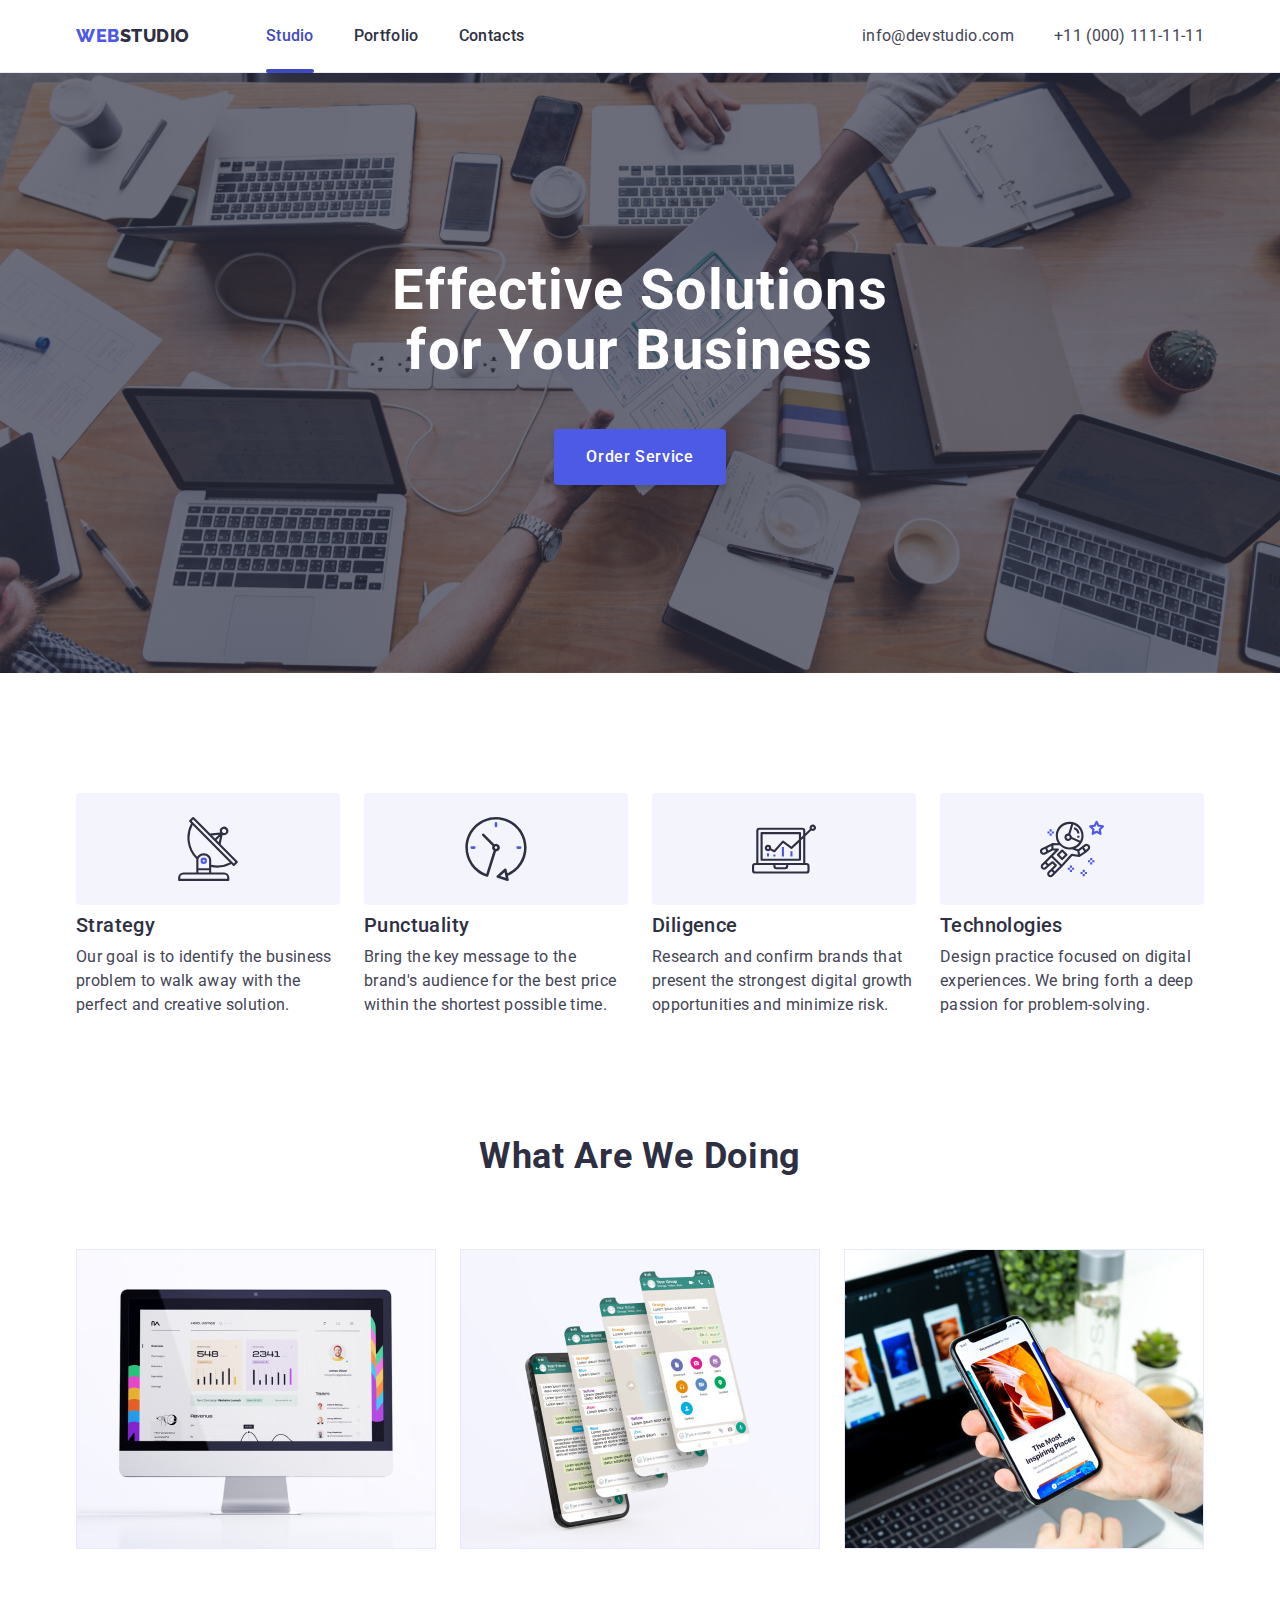
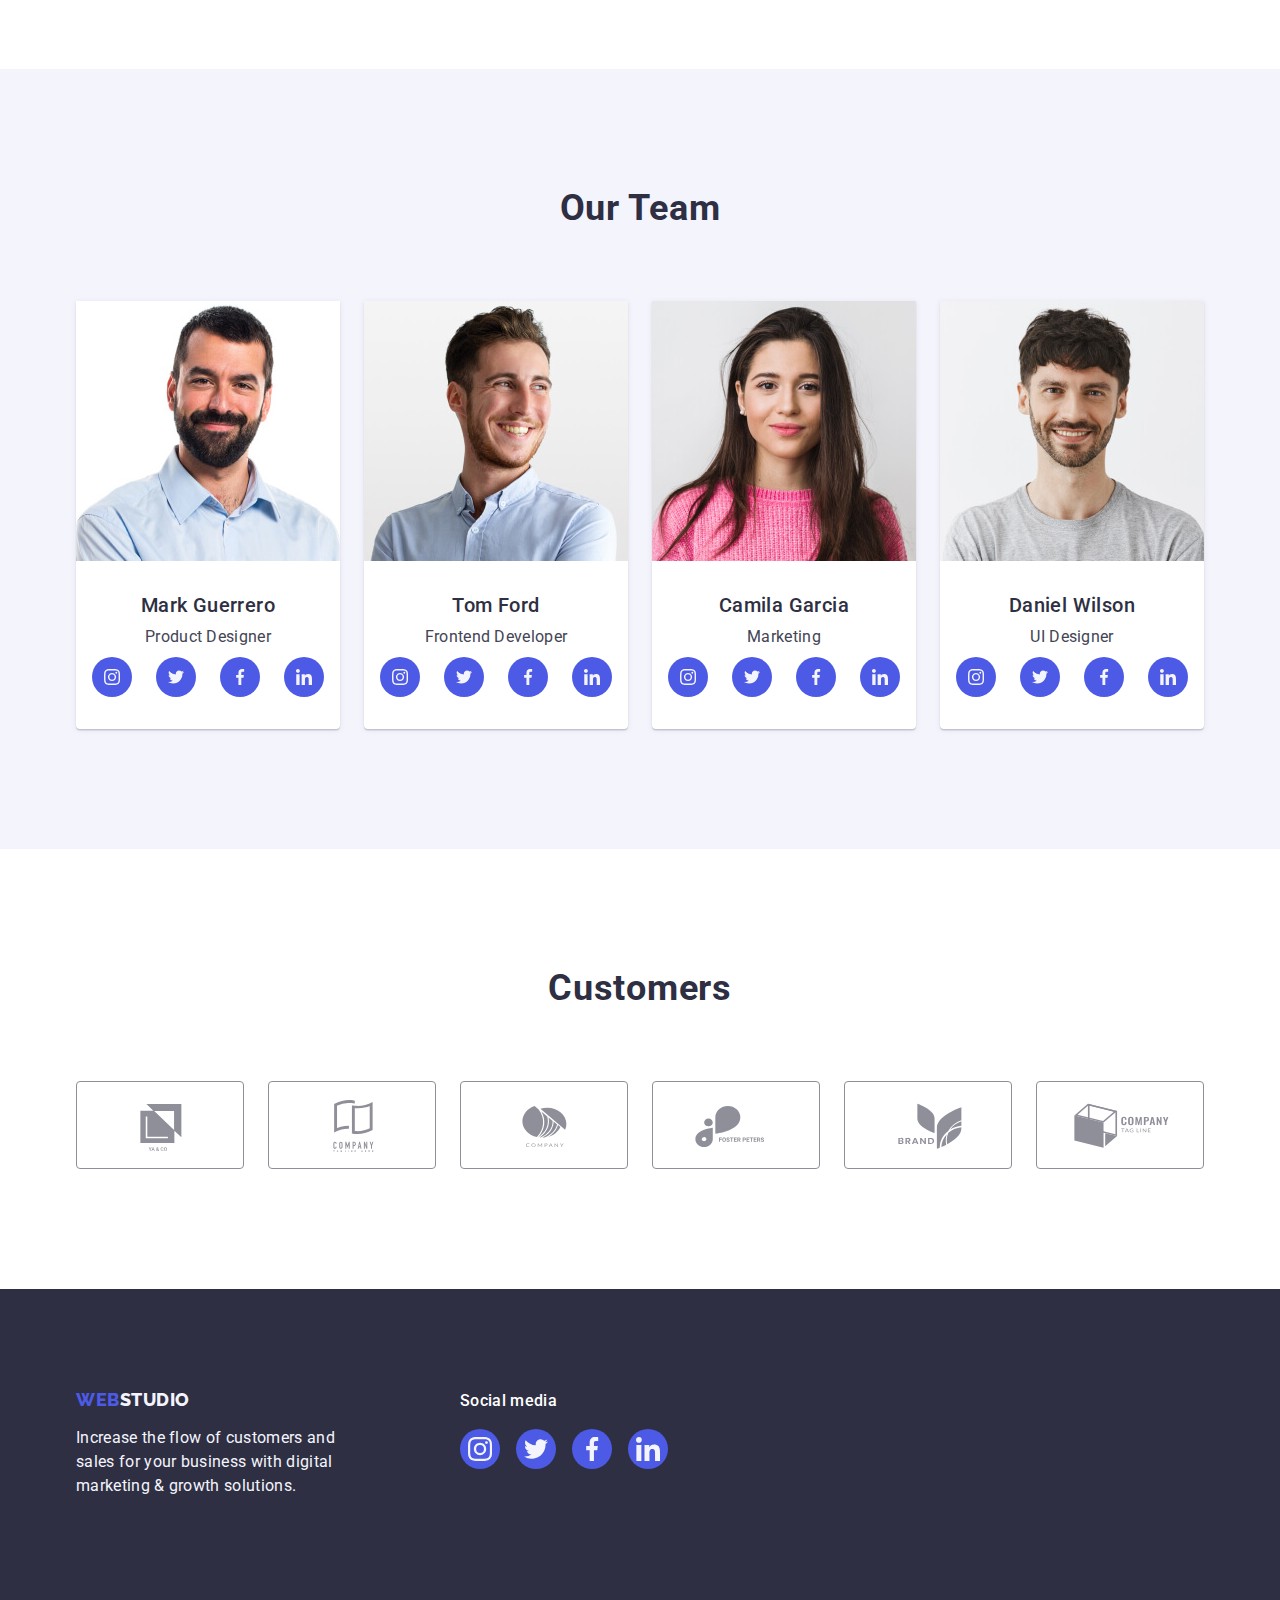
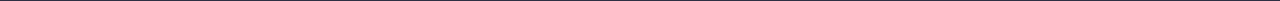
==== commit 172f4f6c: "fix one" ====
--- a/index.html
+++ b/index.html
@@ -59,8 +59,8 @@
           <ul class="list section-two-list">
             <li class="section-two-list-item">
               <div class="section-two-list-item-icon-cont box-list-item-icon-cont">
-                <svg height="64px" width="64px" aria-label="Strategy icon">
-                  <use href="./images/icons/sprite.svg#icon-strategy"></use>
+                <svg height="64" width="64" aria-label="Strategy icon">
+                  <use href="./images/icons.svg#icon-strategy"></use>
                 </svg>
               </div>
               <h3 class="goals-title">Strategy</h3>
@@ -71,8 +71,8 @@
             </li>
             <li class="section-two-list-item">
               <div class="section-two-list-item-icon-cont box-list-item-icon-cont">
-                <svg height="64px" width="64px" aria-label="Punctuality icon">
-                  <use href="./images/icons/sprite.svg#icon-punctuality"></use>
+                <svg height="64" width="64" aria-label="Punctuality icon">
+                  <use href="./images/icons.svg#icon-punctuality"></use>
                 </svg>
               </div>
               <h3 class="goals-title">Punctuality</h3>
@@ -83,8 +83,8 @@
             </li>
             <li class="section-two-list-item">
               <div class="section-two-list-item-icon-cont box-list-item-icon-cont">
-                <svg height="64px" width="64px" aria-label="Diligence icon">
-                  <use href="./images/icons/sprite.svg#icon-diligence"></use>
+                <svg height="64" width="64" aria-label="Diligence icon">
+                  <use href="./images/icons.svg#icon-diligence"></use>
                 </svg>
               </div>
               <h3 class="goals-title">Diligence</h3>
@@ -95,8 +95,8 @@
             </li>
             <li class="section-two-list-item">
               <div class="section-two-list-item-icon-cont box-list-item-icon-cont">
-                <svg height="64px" width="64px" aria-label="Technologies icon">
-                  <use href="./images/icons/sprite.svg#icon-technologies"></use>
+                <svg height="64" width="64" aria-label="Technologies icon">
+                  <use href="./images/icons.svg#icon-technologies"></use>
                 </svg>
               </div>
               <h3 class="goals-title">Technologies</h3>
@@ -134,31 +134,31 @@
                 <h3 class="heading-team">Mark Guerrero</h3>
                 <p class="list-text">Product Designer</p>
                 <ul class="list section-our-team-list-item-icon-cont">
-                  <li>
-                    <a href="" class="link our-team-box-list-item-icon-cont">
-                      <svg height="16px" width="16px" aria-label="Instagram icon">
-                        <use href="./images/icons/sprite.svg#icon-instagram"></use>
-                      </svg>
-                    </a>
-                  </li>
-                  <li>
-                    <a href="" class="link our-team-box-list-item-icon-cont">
-                      <svg height="16px" width="16px" aria-label="Twitter icon">
-                        <use href="./images/icons/sprite.svg#icon-twitter"></use>
-                      </svg>
-                    </a>
-                  </li>
-                  <li>
-                    <a href="" class="link our-team-box-list-item-icon-cont">
-                      <svg height="16px" width="16px" aria-label="Facebook icon">
-                        <use href="./images/icons/sprite.svg#icon-facebook"></use>
-                      </svg>
-                    </a>
-                  </li>
-                  <li>
-                    <a href="" class="link our-team-box-list-item-icon-cont">
-                      <svg height="16px" width="16px" aria-label="Linkedin icon">
-                        <use href="./images/icons/sprite.svg#icon-linkedin"></use>
+                  <li class="our-team-box-list-item-icon-item">
+                    <a href="" class="link our-team-box-list-item-icon-cont">
+                      <svg class="social-icon" height="16" width="16" aria-label="Instagram icon">
+                        <use href="./images/icons.svg#icon-instagram"></use>
+                      </svg>
+                    </a>
+                  </li>
+                  <li class="our-team-box-list-item-icon-item">
+                    <a href="" class="link our-team-box-list-item-icon-cont">
+                      <svg class="social-icon" height="16" width="16" aria-label="Twitter icon">
+                        <use href="./images/icons.svg#icon-twitter"></use>
+                      </svg>
+                    </a>
+                  </li>
+                  <li class="our-team-box-list-item-icon-item">
+                    <a href="" class="link our-team-box-list-item-icon-cont">
+                      <svg class="social-icon" height="16" width="16" aria-label="Facebook icon">
+                        <use href="./images/icons.svg#icon-facebook"></use>
+                      </svg>
+                    </a>
+                  </li>
+                  <li class="our-team-box-list-item-icon-item">
+                    <a href="" class="link our-team-box-list-item-icon-cont">
+                      <svg class="social-icon" height="16" width="16" aria-label="Linkedin icon">
+                        <use href="./images/icons.svg#icon-linkedin"></use>
                       </svg>
                     </a>
                   </li>
@@ -173,29 +173,29 @@
                 <ul class="list section-our-team-list-item-icon-cont">
                   <li>
                     <a href="" class="link our-team-box-list-item-icon-cont">
-                      <svg height="16px" width="16px" aria-label="Instagram icon">
-                        <use href="./images/icons/sprite.svg#icon-instagram"></use>
-                      </svg>
-                    </a>
-                  </li>
-                  <li>
-                    <a href="" class="link our-team-box-list-item-icon-cont">
-                      <svg height="16px" width="16px" aria-label="Twitter icon">
-                        <use href="./images/icons/sprite.svg#icon-twitter"></use>
-                      </svg>
-                    </a>
-                  </li>
-                  <li>
-                    <a href="" class="link our-team-box-list-item-icon-cont">
-                      <svg height="16px" width="16px" aria-label="Facebook icon">
-                        <use href="./images/icons/sprite.svg#icon-facebook"></use>
-                      </svg>
-                    </a>
-                  </li>
-                  <li>
-                    <a href="" class="link our-team-box-list-item-icon-cont">
-                      <svg height="16px" width="16px" aria-label="Linkedin icon">
-                        <use href="./images/icons/sprite.svg#icon-linkedin"></use>
+                      <svg class="social-icon" height="16" width="16" aria-label="Instagram icon">
+                        <use href="./images/icons.svg#icon-instagram"></use>
+                      </svg>
+                    </a>
+                  </li>
+                  <li>
+                    <a href="" class="link our-team-box-list-item-icon-cont">
+                      <svg class="social-icon" height="16" width="16" aria-label="Twitter icon">
+                        <use href="./images/icons.svg#icon-twitter"></use>
+                      </svg>
+                    </a>
+                  </li>
+                  <li>
+                    <a href="" class="link our-team-box-list-item-icon-cont">
+                      <svg class="social-icon" height="16" width="16" aria-label="Facebook icon">
+                        <use href="./images/icons.svg#icon-facebook"></use>
+                      </svg>
+                    </a>
+                  </li>
+                  <li>
+                    <a href="" class="link our-team-box-list-item-icon-cont">
+                      <svg class="social-icon" height="16" width="16" aria-label="Linkedin icon">
+                        <use href="./images/icons.svg#icon-linkedin"></use>
                       </svg>
                     </a>
                   </li>
@@ -210,29 +210,29 @@
                 <ul class="list section-our-team-list-item-icon-cont">
                   <li>
                     <a href="" class="link our-team-box-list-item-icon-cont">
-                      <svg height="16px" width="16px" aria-label="Instagram icon">
-                        <use href="./images/icons/sprite.svg#icon-instagram"></use>
-                      </svg>
-                    </a>
-                  </li>
-                  <li>
-                    <a href="" class="link our-team-box-list-item-icon-cont">
-                      <svg height="16px" width="16px" aria-label="Twitter icon">
-                        <use href="./images/icons/sprite.svg#icon-twitter"></use>
-                      </svg>
-                    </a>
-                  </li>
-                  <li>
-                    <a href="" class="link our-team-box-list-item-icon-cont">
-                      <svg height="16px" width="16px" aria-label="Facebook icon">
-                        <use href="./images/icons/sprite.svg#icon-facebook"></use>
-                      </svg>
-                    </a>
-                  </li>
-                  <li>
-                    <a href="" class="link our-team-box-list-item-icon-cont">
-                      <svg height="16px" width="16px" aria-label="Linkedin icon">
-                        <use href="./images/icons/sprite.svg#icon-linkedin"></use>
+                      <svg class="social-icon" height="16" width="16" aria-label="Instagram icon">
+                        <use href="./images/icons.svg#icon-instagram"></use>
+                      </svg>
+                    </a>
+                  </li>
+                  <li>
+                    <a href="" class="link our-team-box-list-item-icon-cont">
+                      <svg class="social-icon" height="16" width="16" aria-label="Twitter icon">
+                        <use href="./images/icons.svg#icon-twitter"></use>
+                      </svg>
+                    </a>
+                  </li>
+                  <li>
+                    <a href="" class="link our-team-box-list-item-icon-cont">
+                      <svg class="social-icon" height="16" width="16" aria-label="Facebook icon">
+                        <use href="./images/icons.svg#icon-facebook"></use>
+                      </svg>
+                    </a>
+                  </li>
+                  <li>
+                    <a href="" class="link our-team-box-list-item-icon-cont">
+                      <svg class="social-icon" height="16" width="16" aria-label="Linkedin icon">
+                        <use href="./images/icons.svg#icon-linkedin"></use>
                       </svg>
                     </a>
                   </li>
@@ -247,29 +247,29 @@
                 <ul class="list section-our-team-list-item-icon-cont">
                   <li>
                     <a href="" class="link our-team-box-list-item-icon-cont">
-                      <svg height="16px" width="16px" aria-label="Instagram icon">
-                        <use href="./images/icons/sprite.svg#icon-instagram"></use>
-                      </svg>
-                    </a>
-                  </li>
-                  <li>
-                    <a href="" class="link our-team-box-list-item-icon-cont">
-                      <svg height="16px" width="16px" aria-label="Twitter icon">
-                        <use href="./images/icons/sprite.svg#icon-twitter"></use>
-                      </svg>
-                    </a>
-                  </li>
-                  <li>
-                    <a href="" class="link our-team-box-list-item-icon-cont">
-                      <svg height="16px" width="16px" aria-label="Facebook icon">
-                        <use href="./images/icons/sprite.svg#icon-facebook"></use>
-                      </svg>
-                    </a>
-                  </li>
-                  <li>
-                    <a href="" class="link our-team-box-list-item-icon-cont">
-                      <svg height="16px" width="16px" aria-label="Linkedin icon">
-                        <use href="./images/icons/sprite.svg#icon-linkedin"></use>
+                      <svg class="social-icon" height="16" width="16" aria-label="Instagram icon">
+                        <use href="./images/icons.svg#icon-instagram"></use>
+                      </svg>
+                    </a>
+                  </li>
+                  <li>
+                    <a href="" class="link our-team-box-list-item-icon-cont">
+                      <svg class="social-icon" height="16" width="16" aria-label="Twitter icon">
+                        <use href="./images/icons.svg#icon-twitter"></use>
+                      </svg>
+                    </a>
+                  </li>
+                  <li>
+                    <a href="" class="link our-team-box-list-item-icon-cont">
+                      <svg class="social-icon" height="16" width="16" aria-label="Facebook icon">
+                        <use href="./images/icons.svg#icon-facebook"></use>
+                      </svg>
+                    </a>
+                  </li>
+                  <li>
+                    <a href="" class="link our-team-box-list-item-icon-cont">
+                      <svg class="social-icon" height="16" width="16" aria-label="Linkedin icon">
+                        <use href="./images/icons.svg#icon-linkedin"></use>
                       </svg>
                     </a>
                   </li>
@@ -284,71 +284,68 @@
           <h2 class="heading-five">Customers</h2>
           <ul class="list section-five-list">
             <li class="section-five-list-item">
-              <div class="section-five-list-item-icon-cont">
-                <a href="" class="link customers-list-item-icon-cont">
-                  <svg height="56px" width="104px" aria-label="Icon customer one">
-                    <use href="./images/icons/sprite.svg#icon-customer-six"></use>
-                  </svg>
-                </a>
-              </div>
-            </li>
-            <li class="section-five-list-item">
-              <div class="section-five-list-item-icon-cont">
-                <a href="" class="link customers-list-item-icon-cont">
-                  <svg height="56px" width="104px" aria-label="Icon customer two">
-                    <use href="./images/icons/sprite.svg#icon-customer-one"></use>
-                  </svg>
-                </a>
-              </div>
-            </li>
-            <li class="section-five-list-item">
-              <div class="section-five-list-item-icon-cont">
-                <a href="" class="link customers-list-item-icon-cont">
-                  <svg height="56px" width="104px" aria-label="Icon customer three">
-                    <use href="./images/icons/sprite.svg#icon-customer-two"></use>
-                  </svg>
-                </a>
-              </div>
-            </li>
-            <li class="section-five-list-item">
-              <div class="section-five-list-item-icon-cont">
-                <a href="" class="link customers-list-item-icon-cont">
-                  <svg height="56px" width="104px" aria-label="Icon customer four">
-                    <use href="./images/icons/sprite.svg#icon-customer-three"></use>
-                  </svg>
-                </a>
-              </div>
-            </li>
-            <li class="section-five-list-item">
-              <div class="section-five-list-item-icon-cont">
-                <a href="" class="link customers-list-item-icon-cont">
-                  <svg height="56px" width="104px" aria-label="Icon customer five">
-                    <use href="./images/icons/sprite.svg#icon-customer-four"></use>
-                  </svg>
-                </a>
-              </div>
-            </li>
-            <li class="section-five-list-item">
-              <div class="section-five-list-item-icon-cont">
-                <a href="" class="link customers-list-item-icon-cont">
-                  <svg height="56px" width="104px" aria-label="Icon customer six">
-                    <use href="./images/icons/sprite.svg#icon-customer-five"></use>
-                  </svg>
-                </a>
-              </div>
+              <a
+                href=""
+                class="link customers-list-item-icon-cont section-five-list-item-icon-cont"
+              >
+                <svg height="56" width="104" aria-label="Icon customer one">
+                  <use href="./images/icons.svg#icon-customer-six"></use>
+                </svg>
+              </a>
+            </li>
+            <li class="section-five-list-item">
+              <a
+                href=""
+                class="link customers-list-item-icon-cont section-five-list-item-icon-cont"
+              >
+                <svg height="56" width="104" aria-label="Icon customer two">
+                  <use href="./images/icons.svg#icon-customer-one"></use>
+                </svg>
+              </a>
+            </li>
+            <li class="section-five-list-item">
+              <a
+                href=""
+                class="link customers-list-item-icon-cont section-five-list-item-icon-cont"
+              >
+                <svg height="56" width="104" aria-label="Icon customer three">
+                  <use href="./images/icons.svg#icon-customer-two"></use>
+                </svg>
+              </a>
+            </li>
+            <li class="section-five-list-item">
+              <a
+                href=""
+                class="link customers-list-item-icon-cont section-five-list-item-icon-cont"
+              >
+                <svg height="56" width="104" aria-label="Icon customer four">
+                  <use href="./images/icons.svg#icon-customer-three"></use>
+                </svg>
+              </a>
+            </li>
+            <li class="section-five-list-item">
+              <a
+                href=""
+                class="link customers-list-item-icon-cont section-five-list-item-icon-cont"
+              >
+                <svg height="56" width="104" aria-label="Icon customer five">
+                  <use href="./images/icons.svg#icon-customer-four"></use>
+                </svg>
+              </a>
+            </li>
+            <li class="section-five-list-item">
+              <a
+                href=""
+                class="link customers-list-item-icon-cont section-five-list-item-icon-cont"
+              >
+                <svg height="56" width="104" aria-label="Icon customer six">
+                  <use href="./images/icons.svg#icon-customer-five"></use>
+                </svg>
+              </a>
             </li>
           </ul>
         </div>
       </section>
-      <div data-modal class="modal-backdrop is-hidden">
-        <div class="modal-bg">
-          <button type="button" class="button-modal-close" data-modal-close>
-            <svg height="24px" width="24px" aria-label="Icon close">
-              <use href="./images/icons/sprite.svg#icon-close-modal"></use>
-            </svg>
-          </button>
-        </div>
-      </div>
     </main>
     <footer class="footer">
       <div class="container footer-container">
@@ -364,31 +361,31 @@
         <div>
           <p class="footer-text-social">Social media</p>
           <ul class="list footer-list">
-            <li>
+            <li class="footer-list-item">
               <a href="" class="link our-team-box-list-item-icon-cont footer-icon-cont">
-                <svg height="16px" width="16px" aria-label="Instagram icon">
-                  <use href="./images/icons/sprite.svg#icon-instagram"></use>
-                </svg>
-              </a>
-            </li>
-            <li>
+                <svg class="social-icon" height="24" width="24" aria-label="Instagram icon">
+                  <use href="./images/icons.svg#icon-instagram"></use>
+                </svg>
+              </a>
+            </li>
+            <li class="footer-list-item">
               <a href="" class="link our-team-box-list-item-icon-cont footer-icon-cont">
-                <svg height="16px" width="16px" aria-label="Twitter icon">
-                  <use href="./images/icons/sprite.svg#icon-twitter"></use>
-                </svg>
-              </a>
-            </li>
-            <li>
+                <svg class="social-icon" height="24" width="24" aria-label="Twitter icon">
+                  <use href="./images/icons.svg#icon-twitter"></use>
+                </svg>
+              </a>
+            </li>
+            <li class="footer-list-item">
               <a href="" class="link our-team-box-list-item-icon-cont footer-icon-cont">
-                <svg height="16px" width="16px" aria-label="Facebook icon">
-                  <use href="./images/icons/sprite.svg#icon-facebook"></use>
-                </svg>
-              </a>
-            </li>
-            <li>
+                <svg class="social-icon" height="24" width="24" aria-label="Facebook icon">
+                  <use href="./images/icons.svg#icon-facebook"></use>
+                </svg>
+              </a>
+            </li>
+            <li class="footer-list-item">
               <a href="" class="link our-team-box-list-item-icon-cont footer-icon-cont">
-                <svg height="16px" width="16px" aria-label="Linkedin icon">
-                  <use href="./images/icons/sprite.svg#icon-linkedin"></use>
+                <svg class="social-icon" height="24" width="24" aria-label="Linkedin icon">
+                  <use href="./images/icons.svg#icon-linkedin"></use>
                 </svg>
               </a>
             </li>
@@ -396,6 +393,15 @@
         </div>
       </div>
     </footer>
+    <div data-modal class="modal-backdrop is-hidden">
+      <div class="modal-bg">
+        <button type="button" class="button-modal-close" data-modal-close>
+          <svg height="24px" width="24px" aria-label="Icon close">
+            <use href="./images/icons.svg#icon-close-modal"></use>
+          </svg>
+        </button>
+      </div>
+    </div>
     <script src="./js/modal.js"></script>
   </body>
 </html>
--- a/css/styles.css
+++ b/css/styles.css
@@ -93,6 +93,9 @@
 .header {
     background-color: var(--white-background-color);
     border-bottom: 1px solid var(--accent-color);
+    box-shadow: 0px 2px 1px rgba(46, 47, 66, 0.08),
+        0px 1px 1px rgba(46, 47, 66, 0.16),
+        0px 1px 6px rgba(46, 47, 66, 0.08);
 }
 
 .header-cont {
@@ -147,7 +150,7 @@
     background-color: var(--pressed-state-color);
     border-radius: 2px;
     position: absolute;
-    bottom: 0;
+    bottom: -1px;
 }
 
 .header-nav-list {
@@ -177,6 +180,7 @@
     background-position: center;
     background-size: cover;
     background-repeat: no-repeat;
+    max-width: 1440px;
 }
 
 .section-one-cont {
@@ -226,6 +230,8 @@
     background-color: var(--pressed-state-color);
 }
 
+/* ======= SECTION TWO ======= */
+
 .section-two-main-page {
     padding-top: 120px;
     padding-bottom: 120px;
@@ -326,9 +332,14 @@
     text-align: center;
 }
 
+.social-icon {
+    fill: var(--light-color);
+}
+
 .section-our-team-list-item-icon-cont {
     display: flex;
-    justify-content: space-between;
+    justify-content: center;
+    gap: 24px;
     padding: 0 16px;
     margin-top: 8px;
 }
@@ -345,7 +356,8 @@
     transition: background-color 250ms cubic-bezier(0.4, 0, 0.2, 1);
 }
 
-.our-team-box-list-item-icon-cont:hover {
+.our-team-box-list-item-icon-cont:hover,
+.our-team-box-list-item-icon-cont:focus {
     background-color: var(--pressed-state-color);
 }
 
@@ -380,15 +392,23 @@
 
 .section-five-list {
     display: flex;
-    justify-content: space-between;
-}
-
-.section-five-list-item-icon-cont {
-    display: flex;
-    justify-content: center;
-    align-items: center;
+    justify-content: center;
+    gap: 24px;
+}
+
+.section-five-list-item {
     width: 168px;
     height: 88px;
+}
+
+.section-five-list-item-icon-cont {
+    display: flex;
+    justify-content: center;
+    align-items: center;
+    /* width: 168px; */
+    width: 100%;
+    height: 100%;
+    /* height: 88px; */
     flex-shrink: 0;
     border-radius: 4px;
     border: 1px solid var(--subtle-text-color);
@@ -476,6 +496,7 @@
     width: 100%;
     display: flex;
     justify-content: start;
+    align-items: baseline;
 }
 
 .footer-cont-one {
@@ -493,8 +514,8 @@
 
 .footer-list {
     display: flex;
-    justify-content: space-between;
-    margin-top: 16px;
+    justify-content: flex-start;
+    gap: 16px;
     width: 208px;
 }
 
@@ -507,14 +528,16 @@
 }
 
 .footer-text-social {
-    color: var(--light-color);
+    color: var(--white-background-color);
     font-weight: 500;
     line-height: 1.5;
     letter-spacing: 0.02em;
     width: 264px;
-}
-
-.footer-icon-cont:hover {
+    margin-bottom: 16px;
+}
+
+.footer-icon-cont:hover,
+.footer-icon-cont:focus {
     background-color: var(--success-color);
 }
 
@@ -542,7 +565,10 @@
     padding: 12px 24px;
     border-radius: 4px;
     box-shadow: none;
-    transition: color 250ms cubic-bezier(0.4, 0, 0.2, 1), background-color 250ms cubic-bezier(0.4, 0, 0.2, 1), border 250ms cubic-bezier(0.4, 0, 0.2, 1), box-shadow 250ms cubic-bezier(0.4, 0, 0.2, 1);
+    transition: color 250ms cubic-bezier(0.4, 0, 0.2, 1),
+        background-color 250ms cubic-bezier(0.4, 0, 0.2, 1),
+        border-color 250ms cubic-bezier(0.4, 0, 0.2, 1),
+        box-shadow 250ms cubic-bezier(0.4, 0, 0.2, 1);
 }
 
 .button-portfolio:hover,
@@ -550,7 +576,9 @@
     color: var(--white-background-color);
     background-color: var(--pressed-state-color);
     border: 1px solid transparent;
-    box-shadow: 0px 4px 4px 0px rgba(0, 0, 0, 0.15);
+    box-shadow: 0px 3px 1px rgba(0, 0, 0, 0.1),
+        0px 2px 1px rgba(0, 0, 0, 0.08),
+        0px 2px 2px rgba(0, 0, 0, 0.12);
 }
 
 .portfolio-cards-list {
@@ -564,13 +592,19 @@
 .portfolio-cards {
     background: var(--white-background-color);
     width: 360px;
+}
+
+.portfolio-cards-link {
+    display: block;
+    box-shadow: none;
     transition: box-shadow 250ms cubic-bezier(0.4, 0, 0.2, 1);
 }
 
-.portfolio-cards:hover {
-    box-shadow: 0px 2px 1px 0px rgba(46, 47, 66, 0.08),
-        0px 1px 1px 0px rgba(46, 47, 66, 0.16),
-        0px 1px 6px 0px rgba(46, 47, 66, 0.08);
+.portfolio-cards-link:hover,
+.portfolio-cards-link:focus {
+    box-shadow: 0px 1px 6px rgba(46, 47, 66, 0.08),
+        0px 1px 1px rgba(46, 47, 66, 0.16),
+        0px 2px 1px rgba(46, 47, 66, 0.08);
 }
 
 .portfolio-cards-img-cont {
@@ -580,7 +614,7 @@
     overflow: hidden;
 }
 
-.portfolio-cards-img-cont:hover .portfolio-cards-backdrop {
+.portfolio-cards-link:hover .portfolio-cards-backdrop {
     transform: translateY(0);
 }
 
@@ -604,9 +638,9 @@
     background-color: var(--primary-brand-color);
     padding: 40px 32px;
     top: 0;
-    right: 0;
     left: 0;
-    bottom: 0;
+    width: 100%;
+    height: 100%;
     transform: translateY(100%);
     transition: transform 250ms cubic-bezier(0.4, 0, 0.2, 1);
 }
@@ -614,6 +648,7 @@
 .portfolio-cards-backdrop-text {
     color: var(--light-color);
     font-weight: 400;
-    line-height: 1, 5;
-    letter-spacing: 0.32px;
+    line-height: 1.5;
+    font-size: 16px;
+    letter-spacing: 0.02em;
 }